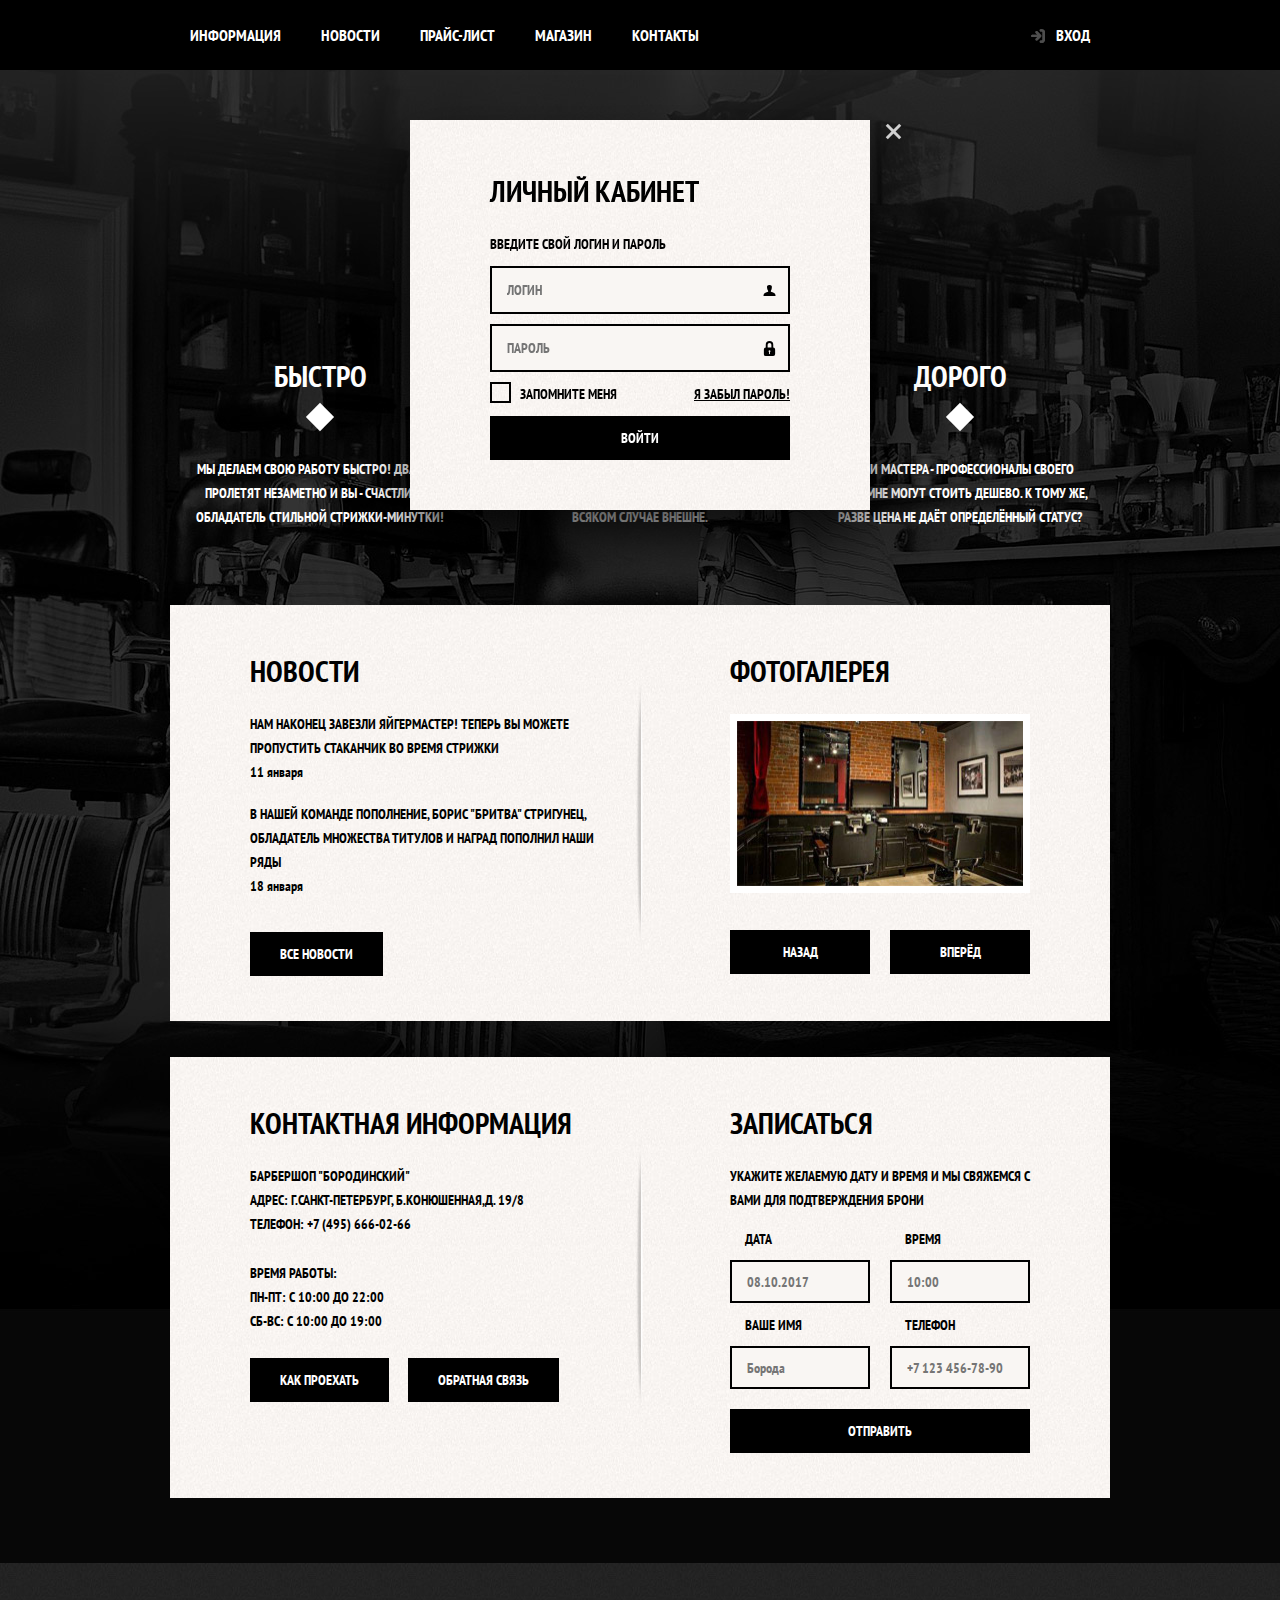
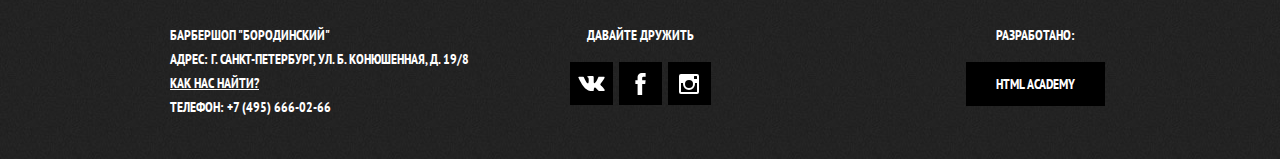
==== index.html @ 79c08146 "master" ====
<!DOCTYPE HTML>
<html lang="ru">
  <head>
    <meta charset="utf-8">
    <title>Барбершоп "Бородинский"</title>
    <link href="css\normalize.css" rel="stylesheet">
    <link href="css\style.css" rel="stylesheet">
    <link href="https://fonts.googleapis.com/css?family=PT+Sans+Narrow:400,700&amp;subset=cyrillic" rel="stylesheet">
  </head>
  <body>

  <!--- Хедер --->

    <header class="main-header">
      <nav class="main-nav">
        <a class="main-header-logo"><img src="logo/main-logo.png" width="371" height="155"
          alt="Логотип барбершопа Бородинский"></a>
        <div class="main-nav-wrapper">
          <div class="container">
            <ul class="main-nav-list">
              <li><a href="info.html">Информация</a></li>
              <li><a href="news.html">Новости</a></li>
              <li><a href="price.html">Прайс-лист</a></li>
              <li><a href="catalog.html">Магазин</a></li>
              <li><a href="contacts.html">Контакты</a></li>
            </ul>
            <ul class="user-nav-list">
              <li><a class="login-link" href="sign-up">Вход</a></li>
            </ul>
          </div>
        </div>
      </nav>
    </header>

  <!--- Основное содержание --->

    <main class="container">

      <h1 class="visually-hidden">Барбершоп Бородинский</h1>

    <!--- Приимущества --->

      <section class="features">
        <h2 class="visually-hidden">Преимущества</h2>
        <ul class="features-list">
          <li class="features-item">
            <h3>Быстро</h3>
            <p>Мы делаем свою работу быстро! Два часа
            пролетят незаметно и вы - счастливый обладатель
            стильной стрижки-минутки!</p>
          <li class="features-item">
            <h3>Круто</h3>
            <p>Забудьте, как вы стриглись раньше.
            Мы сделаем из вас звезду футбола или кино!
            Во всяком случае внешне.</p>
          </li>
          <li class="features-item">
            <h3>Дорого</h3>
            <p>Наши мастера - профессионалы своего
            делаемне могут стоить дешево.
            К тому же, разве цена
            не даёт определённый статус?</p>
          </li>
        </ul>
      </section>

    <!--- Новости --->

    <div class="index-columns">
      <section class="news">
        <h2>Новости</h2>
        <ul class="news-list">
          <li class="news-item">
            <p>Нам наконец завезли Яйгермастер! Теперь вы можете
              пропустить стаканчик во время стрижки</p>
            <time datetime="2016-01-11">11 января</time>
          </li>
          <li class="news-item">
            <p>В нашей команде пополнение, борис "Бритва"
              стригунец, обладатель множества титулов и
              наград пополнил наши ряды</p>
            <time datetime="2016-01-18">18 января</time>
          </li>
        </ul>
        <a class="button button-news" href="news.html">Все новости</a>
      </section>

    <!--- Галерея --->

      <section class="gallery">
        <h2>Фотогалерея</h2>
        <div class="gallery-items">
          <figure class="gallery-content">
            <a href="#"><img src="img/photo_1.jpg" width="286" height="164"
            alt="Интерьер"></a>
          </figure>
          <button class="button button-gallery button-gallery-back">
            Назад
          </button>
          <button class="button button-gallery button-gallery-next">
            Вперёд
          </button>
        </div>
      </section>
    </div>

    <!--- Контакты --->

    <div class="index-columns">
      <section class="contacts">
        <h2>Контактная информация</h2>
        <p>
           Барбершоп "Бородинский"<br>
           Адрес: г.Санкт-Петербург, Б.Конюшенная,д. 19/8<br>
           телефон: +7 (495) 666-02-66<br>
        </p>
        <p>
          Время работы:<br>
          пн-пт: с 10:00 до 22:00<br>
          сб-вс: с 10:00 до 19:00<br>
        </p>
        <a class="button contacts-button" href="map.html">Как проехать</a>
        <a class="button contacts-button" href="contacts.html">Обратная связь</a>
      </section>

    <!--- Запись --->

      <section class="appoinment">
        <h2>Записаться</h2>
        <p class="appoinment-info">Укажите желаемую дату и время и мы свяжемся
          с вами для подтверждения брони</p>
        <form class="appoinment-form" method="post">
          <p class="appoinment-item">
            <label for="appoinment-data">Дата</label>
            <input id="appoinment-data" type="text" name="data" value=""
            placeholder="08.10.2017">
          </p>
          <p class="appoinment-item">
            <label for="appoinment-time">Время</label>
            <input id="appoinment-time" type="text" name="data" value=""
            placeholder="10:00">
          </p>
          <p class="appoinment-item">
            <label for="appoinment-name">Ваше имя</label>
            <input id="appoinment-name" type="text" name="name" value=""
            placeholder="Борода">
          </p>
          <p class="appoinment-item">
            <label for="appoinment-phone">Телефон</label>
            <input id="appoinment-phone" type="tel" name="tel" value=""
            placeholder="+7 123 456-78-90">
          </p>

          <button class="button" type="submit">Отправить</button>

        </form>
      </section>
    </div>
    </main>

  <!--- Подвал --->

      <footer class="main-footer">
        <div class="container">
          <p class="footer-contacts">
            Барбершоп "Бородинский"<br>
            Адрес: г. Санкт-Петербург, ул. Б. Конюшенная, д. 19/8<br>
            <a href="map.html">Как нас найти?</a><br>
            Телефон: +7 (495) 666-02-66
          </p>
          <div class="footer-social">
            <b>Давайте дружить</b>
            <ul>
              <li>
                <a class="social-button" href="#">
                  <span class="visually-hidden">Вконтакте</span>
                  <svg xmlns="http://www.w3.org/2000/svg" width="27" height="15" viewBox="0 0 26.14 14.91"><path d="M26 13.47l-.09-.17a13.55 13.55 0 0 0-2.6-3q-.87-.83-1.1-1.12A1 1 0 0 1 22 8a10.27 10.27 0 0 1 1.22-1.78l.88-1.16q2.35-3.13 2-4L26 .94a.8.8 0 0 0-.4-.22 2.14 2.14 0 0 0-.87 0h-3.92a.51.51 0 0 0-.27 0h-.3a.6.6 0 0 0-.15.14.93.93 0 0 0-.14.24 22.22 22.22 0 0 1-1.46 3.06q-.5.84-.93 1.46a7 7 0 0 1-.71.91 4.94 4.94 0 0 1-.52.47q-.23.18-.35.15l-.23-.05a.9.9 0 0 1-.31-.33 1.49 1.49 0 0 1-.16-.53V1.6a3.14 3.14 0 0 0 0-.62 2.12 2.12 0 0 0-.14-.44.73.73 0 0 0-.28-.33 1.57 1.57 0 0 0-.46-.18A9 9 0 0 0 12.57 0a8.93 8.93 0 0 0-3.25.33 1.83 1.83 0 0 0-.52.41q-.25.3-.07.33a1.67 1.67 0 0 1 1.16.59l.08.16a2.6 2.6 0 0 1 .19.63 6.32 6.32 0 0 1 .12 1 10.59 10.59 0 0 1 0 1.7q-.07.71-.13 1.1a2.21 2.21 0 0 1-.18.64 2.69 2.69 0 0 1-.16.3l-.07.07a1 1 0 0 1-.37.07.86.86 0 0 1-.46-.19 3.27 3.27 0 0 1-.56-.52 7 7 0 0 1-.66-.93q-.37-.6-.76-1.42l-.22-.39q-.2-.38-.56-1.11t-.62-1.43A.9.9 0 0 0 5.2.9h-.07a.93.93 0 0 0-.22-.16A1.44 1.44 0 0 0 4.6.65L.87.68A1 1 0 0 0 .1.94L0 1a.44.44 0 0 0 0 .22 1.08 1.08 0 0 0 .08.37Q.9 3.53 1.86 5.31t1.66 2.87Q4.23 9.27 5 10.24t1 1.24l.37.41.34.33a8.06 8.06 0 0 0 1 .78 16.34 16.34 0 0 0 1.4.9 7.6 7.6 0 0 0 1.79.72 6.19 6.19 0 0 0 2 .22h1.57a1.08 1.08 0 0 0 .72-.3l.05-.07a.9.9 0 0 0 .1-.25 1.38 1.38 0 0 0 0-.37 4.48 4.48 0 0 1 .09-1.05 2.77 2.77 0 0 1 .23-.71 1.74 1.74 0 0 1 .29-.4 1.19 1.19 0 0 1 .23-.2h.11a.86.86 0 0 1 .77.21 4.52 4.52 0 0 1 .83.79q.39.47.93 1.05a6.41 6.41 0 0 0 1 .87l.27.16a3.31 3.31 0 0 0 .71.3 1.53 1.53 0 0 0 .76.07l3.48-.05a1.58 1.58 0 0 0 .8-.17.68.68 0 0 0 .34-.37 1.06 1.06 0 0 0 0-.46 1.71 1.71 0 0 0-.1-.36z" fill="#fff"/></svg>
                </a>
              </li>
              <li>
                <a class="social-button" href="#">
                  <span class="visually-hidden">Фейсбук</span>
                  <svg xmlns="http://www.w3.org/2000/svg" width="19" height="22" viewBox="0 0 10.15 21.74"><path d="M3.34 1.12A4.77 4.77 0 0 1 6.53 0h3.61v3.81H7.81a1.07 1.07 0 0 0-1.09.83v2.55h3.42c-.08 1.23-.24 2.45-.41 3.67h-3v10.87H2.21V10.86H0V7.21h2.19V3.66a3.83 3.83 0 0 1 1.15-2.54z" fill="#fff"/></svg>
                </a>
              </li>
              <li>
                <a class="social-button" href="#">
                  <span class="visually-hidden">Инстаграм</span>
                  <svg xmlns="http://www.w3.org/2000/svg" width="20" height="20" viewBox="0 0 20 20"><path d="M18 0H2a2 2 0 0 0-2 2v16a2 2 0 0 0 2 2h16a2 2 0 0 0 2-2V2a2 2 0 0 0-2-2zm-8 6a4 4 0 1 1-4 4 4 4 0 0 1 4-4zM2.5 18a.47.47 0 0 1-.5-.5V9h2.1a3.4 3.4 0 0 0-.1 1 6 6 0 1 0 12 0 3.4 3.4 0 0 0-.1-1H18v8.5a.47.47 0 0 1-.5.5zM18 4.5a.47.47 0 0 1-.5.5h-2a.47.47 0 0 1-.5-.5v-2a.47.47 0 0 1 .5-.5h2a.47.47 0 0 1 .5.5z" fill="#fff"/></svg>
                </a>
              </li>
            </ul>
          </div>
          <p class="footer-copyright">
            <b>Разработано:</b>
            <a class="button" href="http://htmlacademy.ru">
              HTML Academy</a>
          </p>
        </div>
      </footer>

    <!--- Поле входа --->

      <section class="modal modal-login">
        <h2>Личный кабинет</h2>
        <p class="modal-description">Введите свой логин и пароль</p>
        <form class="login-form" method="post">
          <p>
            <label for="user-login" class="visually-hidden">Логин</label>
            <input id="user-login" class="login-icon-user" type="text"
            name="login" placeholder="Логин">
          </p>
          <p>
            <label for="user-password" class="visually-hidden">Пароль</label>
            <input id="user-password" class="login-icon-password" type="password"
            name="password" placeholder="Пароль">
          </p>
          <p class="login-password-info">
            <label class="login-checkbox">
              <input type="checkbox" name="remember" class="visually-hidden">
              <span class="checkbox-indicator"></span>
              Запомните меня
            </label>
            <a class="restore" href="#">Я забыл пароль!</a>
          </p>
          <button class="button" type="submit">Войти</button>
        </form>
        <button class="modal-close"><span class="visually-hidden">Закрыть</span></button>
      </section>

    <!--- Карта --->

      <section class="modal modal-map">
        <h2 class="visually-hidden">Как до нас добраться</h2>
        <p>
          <img src="map\map.jpg" width="766" height="560"
            alt="Офис компании по адресу ул. Большая Конюшенная 19/8, Санкт-Петербург">
        </p>
        <button class="modal-close" type="button"><span class="visually-hidden">Закрыть</span></button>
      </section>

    </main>
  </body>
</html>
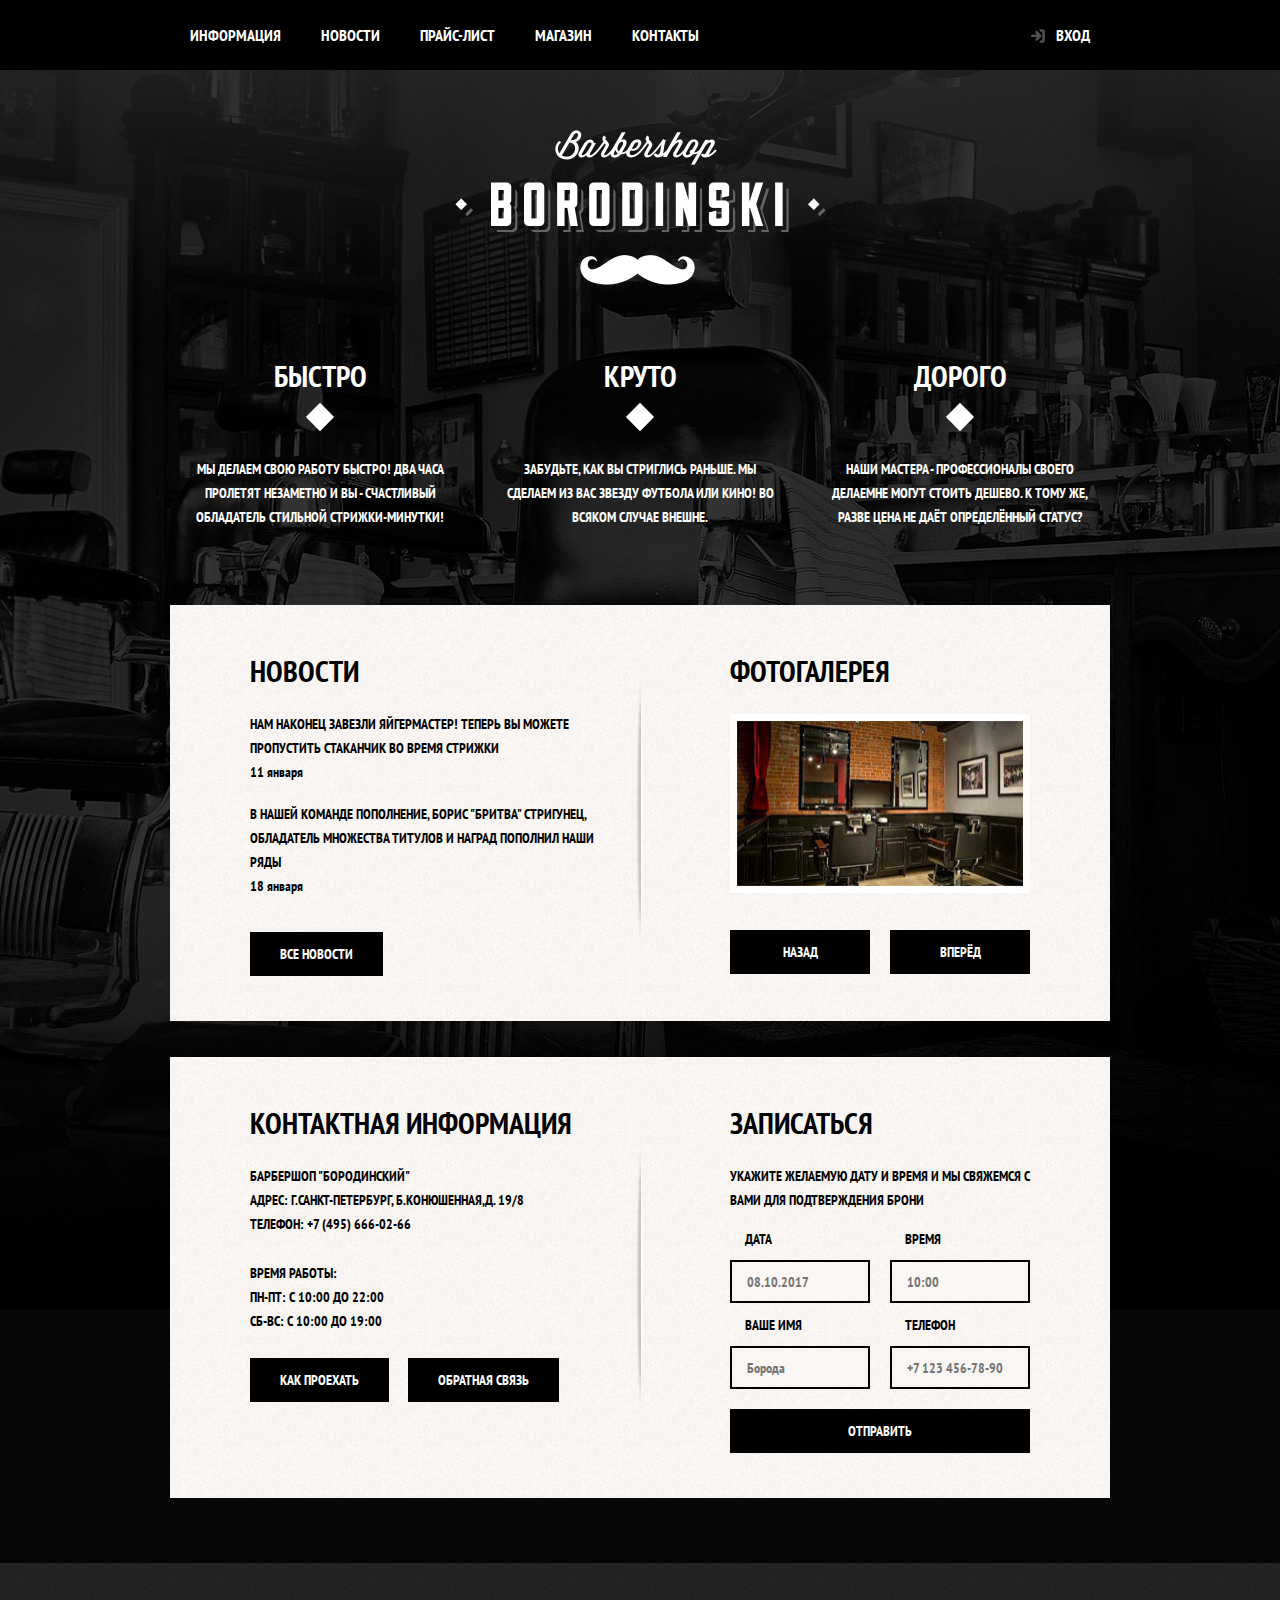
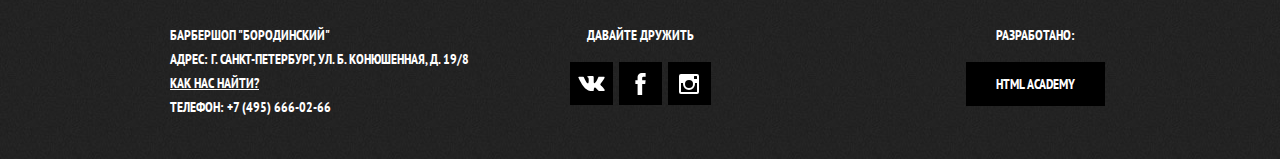
==== commit 392e3010: "Add js for popups" ====
--- a/index.html
+++ b/index.html
@@ -119,7 +119,7 @@
           пн-пт: с 10:00 до 22:00<br>
           сб-вс: с 10:00 до 19:00<br>
         </p>
-        <a class="button contacts-button" href="map.html">Как проехать</a>
+        <a class="button contacts-button js-find-us" href="map.html">Как проехать</a>
         <a class="button contacts-button" href="contacts.html">Обратная связь</a>
       </section>
 
@@ -165,7 +165,7 @@
           <p class="footer-contacts">
             Барбершоп "Бородинский"<br>
             Адрес: г. Санкт-Петербург, ул. Б. Конюшенная, д. 19/8<br>
-            <a href="map.html">Как нас найти?</a><br>
+            <a class="js-find-us" href="map.html">Как нас найти?</a><br>
             Телефон: +7 (495) 666-02-66
           </p>
           <div class="footer-social">
@@ -239,6 +239,7 @@
         <button class="modal-close" type="button"><span class="visually-hidden">Закрыть</span></button>
       </section>
 
-    </main>
+    <script src="js\main.js"></script>
+
   </body>
 </html>
